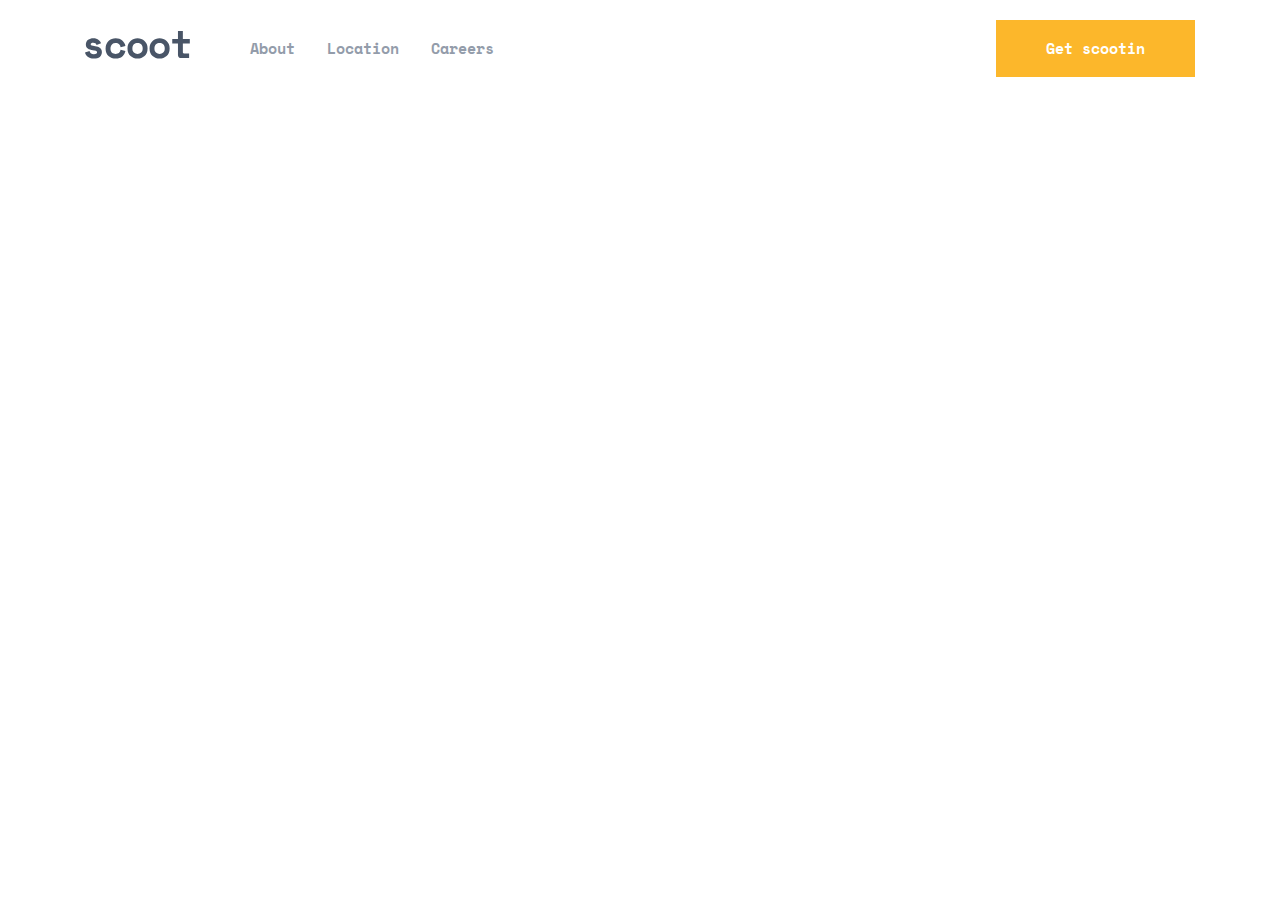
==== index.html @ 9f8ac9d4 "initial commit" ====
<!DOCTYPE html>
<html lang="en">
<head>
    <meta charset="UTF-8">
    <meta http-equiv="X-UA-Compatible" content="IE=edge">
    <meta name="viewport" content="width=device-width, initial-scale=1.0">
    <title>Scoot</title>
    <!-- CSS LINKS  -->
    <link rel="stylesheet" href="css/normalize.min.css">
    <link rel="stylesheet" href="css/styles.css">

    <!--FAVICON-->

    <link rel="shortcut icon" href="assets/favicon-32x32.png" type="image/x-icon">
</head>
<body>
    <header class="site-header">
        <div class="container site-header__container">
            <div class="wrapper wrapper-icons">
                <button class="toggle"></button>
                <a class="logo-img" href="#"><img class="logo" src="assets/logo.svg" alt="Site Logo" width="105" height="28"></a>
            </div>

            <div class="wrapper wrapper-nav">
                <ul class="nav-list">
                    <li class="nav-item">
                        <a href="#" class="nav-link">About</a>
                    </li>
                    <li class="nav-item">
                        <a href="#" class="nav-link">Location</a>
                    </li>
                    <li class="nav-item">
                        <a href="#" class="nav-link">Careers</a>
                    </li>
                </ul>

                <a href="#" class="button">Get scootin</a>
            </div>
        </div>
    </header>

    <script src="js/scripts.js"></script>
</body>
</html>
---- css/styles.css ----
:root{
  --background: #495567;
  --bg-color:#333A44;
  --text-color:#939caa;

  --space-mono: "Space Mono", "Arial", sans-serif;
  --lexend-deca: "Lexend Deca", "Arial", sans-serif;
}

/*WEB FONTS RELATED*/
@font-face {
  font-family: "Space Mono";
  font-style: normal;
  font-weight: 400;
  src:url("../fonts/space-mono-v6-latin-regular.woff2") format("woff2"), 
      url("../fonts/space-mono-v6-latin-regular.woff") format("woff");  
}
/* space-mono-700 - latin */
@font-face {
  font-family: "Space Mono";
  font-style: normal;
  font-weight: 700;
  src:url("../fonts/space-mono-v6-latin-700.woff2") format("woff2"), 
      url("../fonts/space-mono-v6-latin-700.woff") format("woff");  
}

/* lexend-deca-regular - latin */
@font-face {
  font-family: "Lexend Deca";
  font-style: normal;
  font-weight: 400;
  src:url("../fonts/lexend-deca-v7-latin-regular.woff2") format("woff2"), 
      url("../fonts/lexend-deca-v7-latin-regular.woff") format("woff");  
}
/*GLOBAL STYLES*/
html {
  -webkit-box-sizing: border-box;
          box-sizing: border-box;
}

*,
*::before,
*::after {
  -webkit-box-sizing: inherit;
          box-sizing: inherit;
}

body {
  display: flex;
  flex-direction: column;
  height: 100vh;
  font-family: var(--lexend-deca);
  font-weight: normal;
  font-size: 15px;
  line-height: 25px;
  background-color: #fff;
  color: var(--text-color);
}

/* Heading Styles  */

h1,h2,h3,h4{
  font-family: var(--space-mono);
  font-style: normal;
  font-weight: bold;
  color: var(--background);
}
h1{
  font-size: 56px;
  line-height: 56px;
  letter-spacing: -2.5px;
}
h2{
  font-size: 48px;
  line-height: 48px;
  letter-spacing: -2.14286px;
}
h3{
  font-size: 40px;
  line-height: 48px;
  letter-spacing: -1.78571px;
}
h4{
  font-size: 24px;
  line-height: 28px;
  letter-spacing: -1.07143px;
}

a{
  text-decoration: none;
  font-family: var(--space-mono);
  font-style: normal;
  font-weight: bold;
  white-space: nowrap;
}
/* Button Styles  */

.button{
  text-decoration: none;
  padding: 14px 48px;
  background-color: #FCB72B;
  color: #fff;
  border: 2px solid #FCB72B;
  transition: background-color 0.3s ease;
}

.button:hover{
  background-color: transparent;
  color: #FCB72B;
}
.button:active{
  opacity: 0.7;
}

/* CONTAINER  STYLE*/
.container{
  max-width: 1160px;
  padding-left: 25px;
  padding-right: 25px;
  margin-left: auto;
  margin-right: auto;
}
/*=====================================================================================================
                                        HEADER
=====================================================================================================*/
.site-header{
  position: relative;
  padding-top: 20px;
  padding-bottom: 20px;
  background-color: #fff;
}
.site-header__container{
  display: flex;
  align-items: center;
}

/* WRAPPER */
.toggle{
  width: 20px;
  height: 16px;
  background: url("../assets/icons/toggle-on.svg") no-repeat center center;
  background-size: contain;
  border: none;
  cursor: pointer;
  display: none;
}
.wrapper{
  display: flex;
  align-items: center;
  justify-content: space-between;
}
.wrapper-icons{
  margin-right: 60px;
}
.wrapper-nav{
  flex-grow: 1;
}

.nav-list{
  padding: 0;
  list-style-type: none;
  display: flex;
  align-items: center;
  margin-right: 32px;
}
.nav-item:not(:last-child){
  margin-right: 32px;
}

.nav-link{
  color: var(--text-color);
}

.nav-link:hover{
  color: #FCB72B;
}
.nav-link:active{
  opacity: 0.7;
}
/*=====================================================================================================
                                        MAIN
=====================================================================================================*/

/*=====================================================================================================
                                        FOOTER
=====================================================================================================*/

/*=====================================================================================================
                                        RESPONSIVE(TABLET)
=====================================================================================================*/
@media only screen and (max-width:750px){
  .toggle{
    display: block;
  }
  .wrapper-icons{
    flex-basis: 50%;
  }
  .wrapper-icons .logo-img{
    transform: translateX(50%);
  }
  .wrapper-nav{
    position: fixed;
    flex-direction: column;
    align-items: flex-start;
    padding: 64px 32px 25px;
    background-color: var(--bg-color);
    top: 75px;
    left: -100%;
    width: 75%;
    height: calc(100% - 75px);
    transition: left 0.5s ease;
  }
  
  .wrapper-nav-shown{
    left: 0;
  }
  .toggle-off{
    background: url("../assets/icons/toggle-off.svg") no-repeat center center;
  }
  .nav-list{
    flex-direction: column;
    align-items: flex-start;
  }
  .nav-item:not(:last-child){
    margin-right: 0;
    margin-bottom: 25px;
  }
  .nav-link{
    color: #fff;
  }
}
/*=====================================================================================================
                                        RESPONSIVE(MOBILE)
=====================================================================================================*/
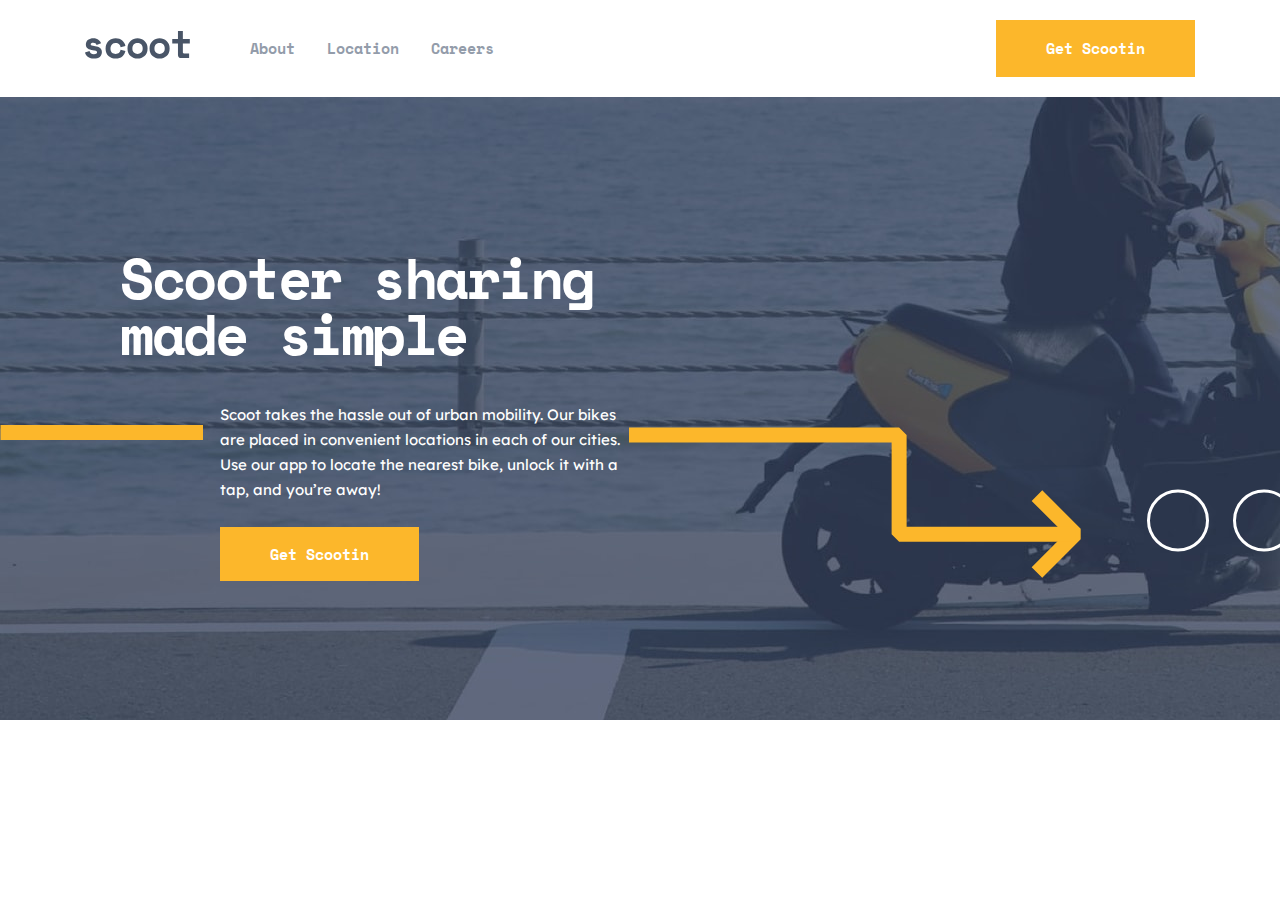
==== commit 6de355ad: "site-main header" ====
--- a/index.html
+++ b/index.html
@@ -14,6 +14,8 @@
     <link rel="shortcut icon" href="assets/favicon-32x32.png" type="image/x-icon">
 </head>
 <body>
+
+    <!-- HEADER  -->
     <header class="site-header">
         <div class="container site-header__container">
             <div class="wrapper wrapper-icons">
@@ -39,6 +41,19 @@
         </div>
     </header>
 
+
+    <!-- MAIN  -->
+    <main class="site-main">
+        <header class="main__header">
+            <div class="main__header-info">
+                <h1 class="main__header-caption">Scooter sharing made simple</h1>
+                <div class="main__header-text">
+                    <p>Scoot takes the hassle out of urban mobility. Our bikes are placed in convenient locations in each of our cities. Use our app to locate the nearest bike, unlock it with a tap, and you’re away!</p>
+                    <a class="button" href="#">Get scootin</a>
+                </div>
+            </div>
+        </header>
+    </main>
     <script src="js/scripts.js"></script>
 </body>
 </html>--- a/css/styles.css
+++ b/css/styles.css
@@ -60,6 +60,7 @@
 /* Heading Styles  */
 
 h1,h2,h3,h4{
+  margin-top: 0;
   font-family: var(--space-mono);
   font-style: normal;
   font-weight: bold;
@@ -98,6 +99,7 @@
 .button{
   text-decoration: none;
   padding: 14px 48px;
+  text-transform: capitalize;
   background-color: #FCB72B;
   color: #fff;
   border: 2px solid #FCB72B;
@@ -180,7 +182,35 @@
 /*=====================================================================================================
                                         MAIN
 =====================================================================================================*/
-
+.site-main{
+  width: 1351px;
+  margin-right: auto;
+  margin-left: auto;
+}
+/* MAIN HEADER  */
+.main__header{
+  padding: 153px 120px;
+  background:url("../assets/patterns/white-circles.svg") no-repeat calc(100% + 30px) 70%,
+  url("../assets/patterns/right-arrow.svg") no-repeat 70% 70%,
+  url("../assets/patterns/line.svg") no-repeat 0% 54%,  
+  url("../assets/images/home-hero-desktop.jpg") no-repeat;
+}
+.main__header-info{
+  max-width: 500px;
+  color: #fff;
+}
+.main__header-caption{
+  color: #fff;
+  margin-bottom: 40px;
+}
+.main__header-text{
+  max-width: 400px;
+  margin-left: auto;
+}
+.main__header-text p{
+  margin-top: 0;
+  margin-bottom: 40px;
+}
 /*=====================================================================================================
                                         FOOTER
 =====================================================================================================*/
@@ -189,6 +219,8 @@
                                         RESPONSIVE(TABLET)
 =====================================================================================================*/
 @media only screen and (max-width:750px){
+
+  /* HEADER  */
   .toggle{
     display: block;
   }
@@ -200,6 +232,7 @@
   }
   .wrapper-nav{
     position: fixed;
+    z-index: 999;
     flex-direction: column;
     align-items: flex-start;
     padding: 64px 32px 25px;
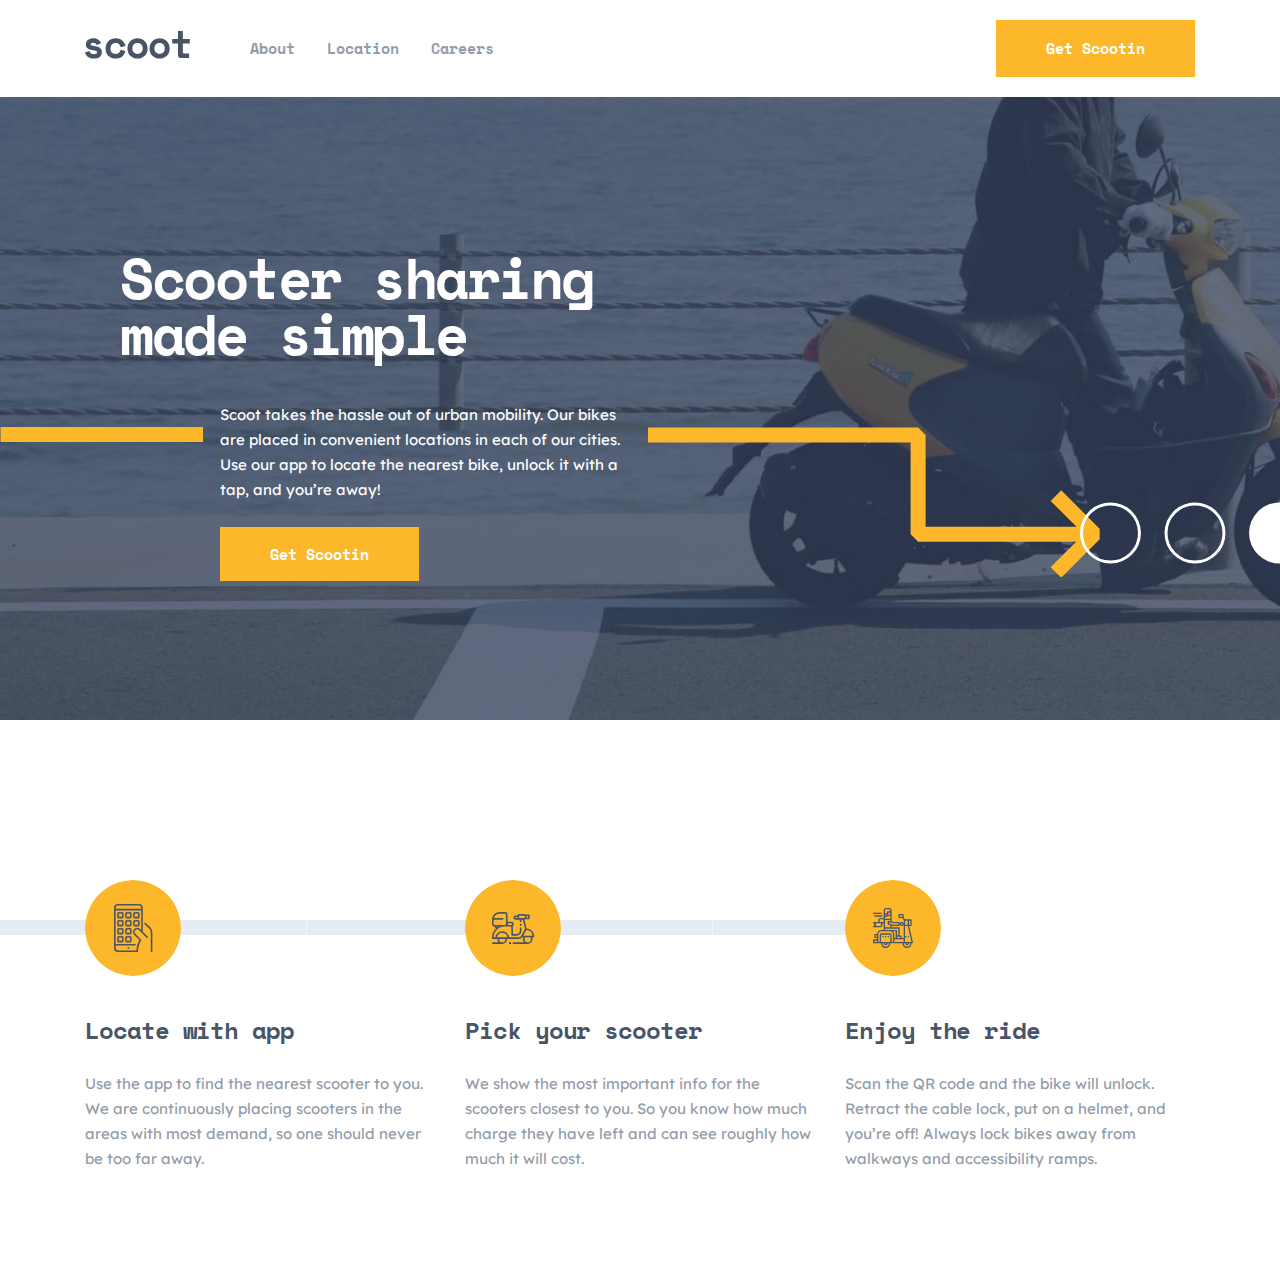
==== commit e2bd0354: "index main WIP" ====
--- a/index.html
+++ b/index.html
@@ -46,13 +46,32 @@
     <main class="site-main">
         <header class="main__header">
             <div class="main__header-info">
-                <h1 class="main__header-caption">Scooter sharing made simple</h1>
+                <h1 class="main__header-caption">Scooter sharing <br> made simple</h1>
                 <div class="main__header-text">
                     <p>Scoot takes the hassle out of urban mobility. Our bikes are placed in convenient locations in each of our cities. Use our app to locate the nearest bike, unlock it with a tap, and you’re away!</p>
                     <a class="button" href="#">Get scootin</a>
                 </div>
             </div>
         </header>
+
+        <section class="advantage">
+            <div class="advantage-container container">
+                <div class="advantage-container__text advantage-container__text-locate">
+                    <h4>Locate with app</h4>
+                    <p>Use the app to find the nearest scooter to you. We are continuously placing scooters in the areas with most demand, so one should never be too far away. </p>
+                </div>
+
+                <div class="advantage-container__text advantage-container__text-scooter">
+                    <h4>Pick your scooter</h4>
+                    <p>We show the most important info for the scooters closest to you. So you know how much charge they have left and can see roughly how much it will cost.</p>
+                </div>
+
+                <div class="advantage-container__text advantage-container__text-ride">
+                    <h4>Enjoy the ride</h4>
+                    <p>Scan the QR code and the bike will unlock. Retract the cable lock, put on a helmet, and you’re off! Always lock bikes away from walkways and accessibility ramps.</p>
+                </div>
+            </div>
+        </section>
     </main>
     <script src="js/scripts.js"></script>
 </body>
--- a/css/styles.css
+++ b/css/styles.css
@@ -183,33 +183,110 @@
                                         MAIN
 =====================================================================================================*/
 .site-main{
-  width: 1351px;
-  margin-right: auto;
-  margin-left: auto;
+  flex-grow: 1;
 }
 /* MAIN HEADER  */
 .main__header{
+  position: relative;
   padding: 153px 120px;
-  background:url("../assets/patterns/white-circles.svg") no-repeat calc(100% + 30px) 70%,
-  url("../assets/patterns/right-arrow.svg") no-repeat 70% 70%,
-  url("../assets/patterns/line.svg") no-repeat 0% 54%,  
-  url("../assets/images/home-hero-desktop.jpg") no-repeat;
+  background: url("../assets/images/home-hero-desktop.jpg") no-repeat;
+  background-size: cover;
+}
+.main__header::before{
+  position: absolute;
+  content: "";
+  width: 1100px;
+  height: 150px;
+  top: 53%;
+  left: 0%;
+  background: url("../assets/patterns/right-arrow.svg") no-repeat 100% 0%,
+  url("../assets/patterns/line.svg") no-repeat 0% 0%;
+}
+.main__header::after{
+  position: absolute;
+  content: "";
+  width: 234px;
+  height: 62px;
+  top: 65%;
+  right: 0%;
+  background: url("../assets/patterns/white-circles.svg") no-repeat calc(100% + 30px) center;
+  background-size: contain;
 }
 .main__header-info{
-  max-width: 500px;
+  max-width: 1135px;
+  margin-left: auto;
+  margin-right: auto;
+}
+.main__header .main__header-caption{
   color: #fff;
-}
-.main__header-caption{
-  color: #fff;
-  margin-bottom: 40px;
-}
-.main__header-text{
-  max-width: 400px;
-  margin-left: auto;
-}
-.main__header-text p{
   margin-top: 0;
   margin-bottom: 40px;
+}
+.main__header-text{
+  position: relative;
+  left: 100px;
+  max-width: 400px;
+}
+.main__header-text p{
+  color: #fff;
+  margin-top: 0;
+  margin-bottom: 40px;
+}
+ /* advantage  */
+.advantage{
+  padding-top: 160px;
+  padding-bottom: 100px;
+}
+.advantage-container{
+  position: relative;
+  display: flex;
+}
+.advantage-container::before{
+  content: "";
+  position: absolute;
+  left: -10rem;
+  top: 40px;
+  z-index: -1;
+  width: 975px;
+  height: 15px;
+  background: url("../assets/patterns/line-gray.svg") repeat-x;
+  background-size: contain;
+}
+.advantage-container__text{
+  max-width: 350px;
+}
+.advantage-container__text::before{
+  content: "";
+  width: 96px;
+  height: 96px;
+  display: block;
+  background-color: #FCB72B;
+  border-radius: 100%;
+  margin-bottom: 40px;
+}
+.advantage-container__text-locate::before{
+  background: url("../assets/icons/locate.svg") no-repeat center center;
+}
+
+.advantage-container__text-scooter::before{
+  background: url("../assets/icons/scooter.svg") no-repeat center center;
+}
+
+.advantage-container__text-ride::before{
+  background: url("../assets/icons/ride.svg") no-repeat center center;
+}
+
+.advantage-container__text:not(:last-child){
+  margin-right: 30px;
+}
+.advantage-container__text h4{
+  margin-top: 0;
+  margin-bottom: 27px;
+}
+.advantage-container__text p{
+  font-family: var(--lexend-deca);
+  margin-top: 0;
+  margin-bottom: 0;
 }
 /*=====================================================================================================
                                         FOOTER
@@ -218,9 +295,60 @@
 /*=====================================================================================================
                                         RESPONSIVE(TABLET)
 =====================================================================================================*/
+@media only screen and (max-width:1115px){
+  /* MAIN HEADER  */
+.main__header{
+  position: relative;
+  padding: 140px 100px 220px;
+  background: url("../assets/images/home-hero-tablet.jpg") no-repeat;
+  background-size: cover;
+}
+.main__header::before{
+  position: absolute;
+  content: "";
+  width: 450px;
+  height: 150px;
+  top: 75%;
+  left: 0%;
+  background: url("../assets/patterns/right-arrow.svg") no-repeat 100% 0%;
+}
+.main__header::after{
+  position: absolute;
+  content: "";
+  width: 234px;
+  height: 62px;
+  top: 85%;
+  right: 0%;
+  background: url("../assets/patterns/white-circles.svg") no-repeat calc(100% + 30px) center;
+  background-size: contain;
+}
+.main__header-info{
+  max-width: 1135px;
+  margin-left: auto;
+  margin-right: auto;
+  text-align: center;
+}
+
+.main__header-text{
+  position: relative;
+  left: 0px;
+  max-width: 575px;
+  margin: 0 auto;
+}
+
+}
 @media only screen and (max-width:750px){
 
   /* HEADER  */
+  .site-header__container{
+    position: fixed;
+    top: 0;
+    left: 0;
+    width: 100%;
+    padding: 20px 25px;
+    z-index: 9999;
+    background: #fff;
+  }
   .toggle{
     display: block;
   }
@@ -261,6 +389,33 @@
   .nav-link{
     color: #fff;
   }
+
+    /* MAIN HEADER  */
+  .main__header{
+    position: relative;
+    padding: 115px 32px 180px;
+    background: url("../assets/images/home-hero-mobile.jpg") no-repeat;
+    background-size: cover;
+  }
+  .main__header::before{
+    position: absolute;
+    content: "";
+    width: 450px;
+    height: 150px;
+    top: 70%;
+    left: -300px;
+    background: url("../assets/patterns/right-arrow.svg") no-repeat 100% 0%;
+  }
+  .main__header::after{
+    content: "";  
+    background: none;
+  }
+  .main__header-caption{
+    font-size: 40px;
+  line-height: 40px;
+  letter-spacing: -1.78571px;
+  }
+
 }
 /*=====================================================================================================
                                         RESPONSIVE(MOBILE)
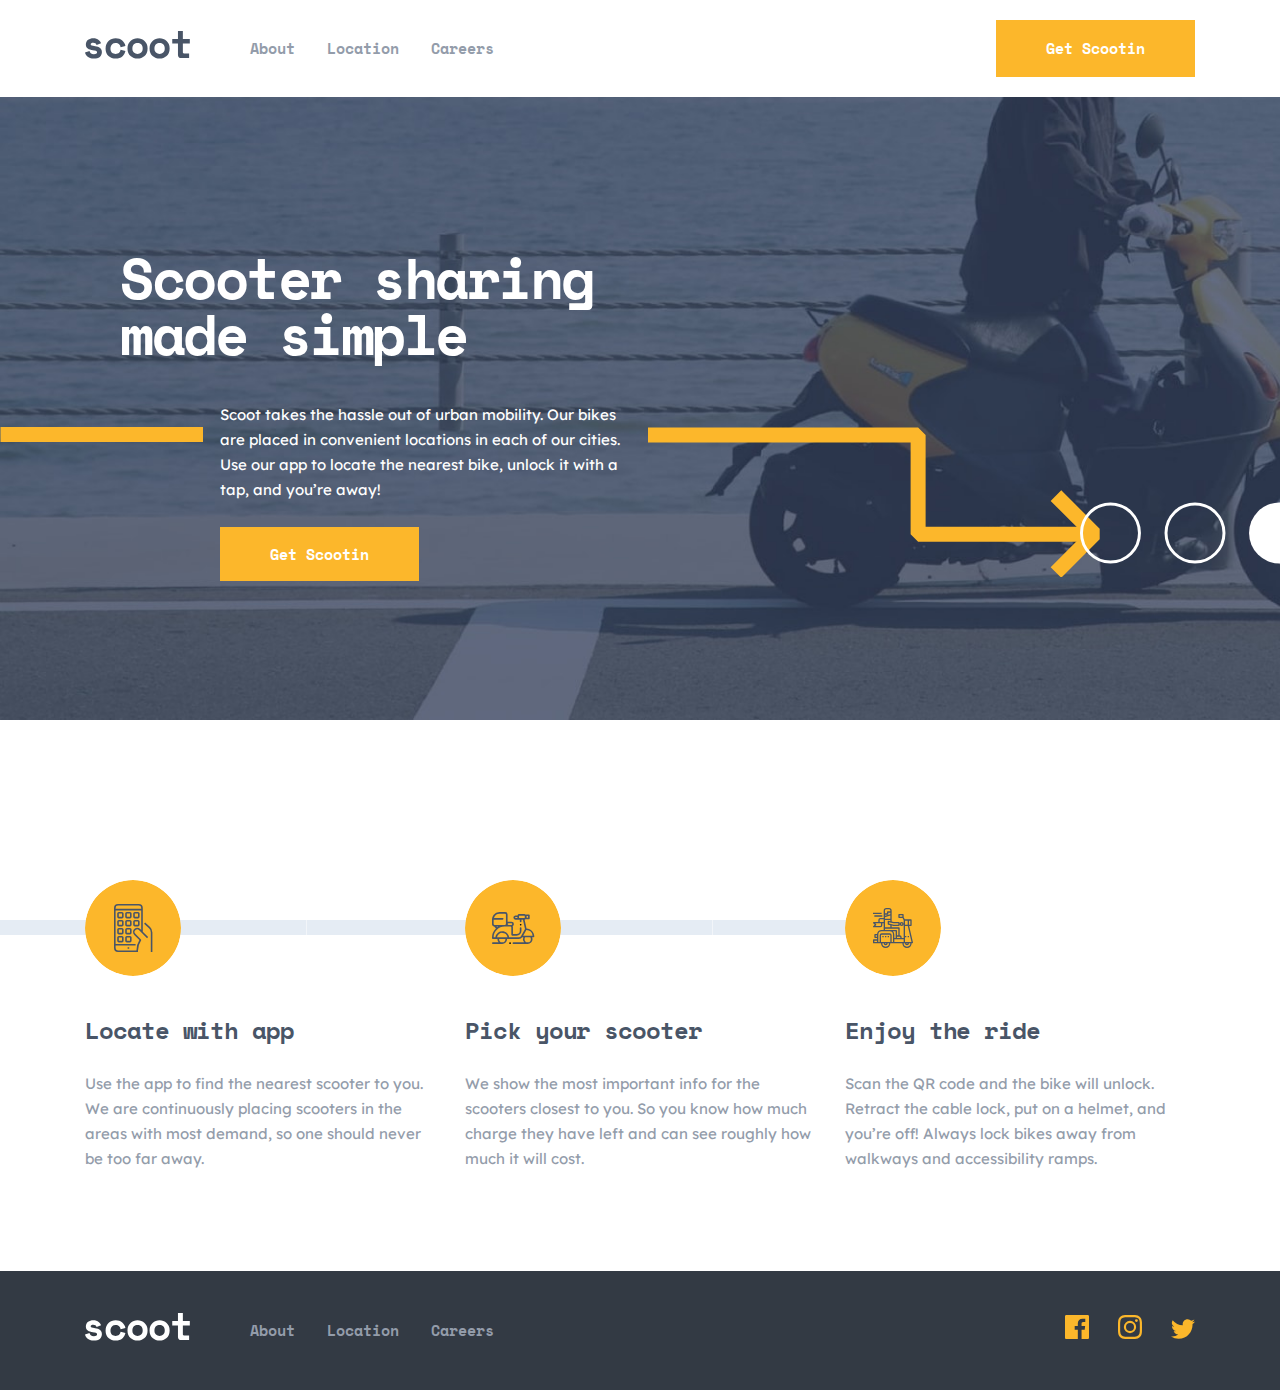
==== commit 5d92c24e: "footer and html files" ====
--- a/index.html
+++ b/index.html
@@ -26,13 +26,13 @@
             <div class="wrapper wrapper-nav">
                 <ul class="nav-list">
                     <li class="nav-item">
-                        <a href="#" class="nav-link">About</a>
+                        <a href="about.html" class="nav-link">About</a>
                     </li>
                     <li class="nav-item">
-                        <a href="#" class="nav-link">Location</a>
+                        <a href="location.html" class="nav-link">Location</a>
                     </li>
                     <li class="nav-item">
-                        <a href="#" class="nav-link">Careers</a>
+                        <a href="careers.html" class="nav-link">Careers</a>
                     </li>
                 </ul>
 
@@ -72,7 +72,43 @@
                 </div>
             </div>
         </section>
+
+        
     </main>
+
+    <footer class="site-footer">
+        <div class="footer-scoot">
+
+        </div>
+
+        <div class="footer-nav">
+            <div class="container site-footer__container">
+                <div class="wrapper wrapper-icons">
+                    <a class="logo-img" href="#"><img class="logo" src="assets/logo-white.svg" alt="Site Logo" width="105" height="28"></a>
+                </div>
+    
+                <div class="wrapper wrapper-nav">
+                    <ul class="nav-list">
+                        <li class="nav-item">
+                            <a href="about.html" class="nav-link">About</a>
+                        </li>
+                        <li class="nav-item">
+                            <a href="location.html" class="nav-link">Location</a>
+                        </li>
+                        <li class="nav-item">
+                            <a href="careers.html" class="nav-link">Careers</a>
+                        </li>
+                    </ul>
+    
+                    <div class="socials">
+                        <a class="social-icon" href="http://facebook.com"><img src="assets/icons/facebook.svg" alt="Facebook"></a>
+                        <a class="social-icon" href="http://instagram.com"><img src="assets/icons/instagram.svg" alt="Instagram"></a>
+                        <a class="social-icon" href="http://twitter.com"><img src="assets/icons/twitter.svg" alt="Twitter"></a>
+                    </div>
+                </div>
+            </div>
+        </div>
+    </footer>
     <script src="js/scripts.js"></script>
 </body>
 </html>--- a/css/styles.css
+++ b/css/styles.css
@@ -232,7 +232,7 @@
   margin-top: 0;
   margin-bottom: 40px;
 }
- /* advantage  */
+ /* ADVANTAGES  */
 .advantage{
   padding-top: 160px;
   padding-bottom: 100px;
@@ -288,10 +288,25 @@
   margin-top: 0;
   margin-bottom: 0;
 }
+
+/* MAIN INFO  */
+
+
 /*=====================================================================================================
                                         FOOTER
 =====================================================================================================*/
-
+.footer-nav{
+  background-color: var(--bg-color);
+}
+.site-footer__container{
+  display: flex;
+  align-items: center;
+  padding: 32px 25px;
+}
+
+.social-icon:not(:last-child){
+  margin-right: 25px;
+}
 /*=====================================================================================================
                                         RESPONSIVE(TABLET)
 =====================================================================================================*/
@@ -335,8 +350,30 @@
   max-width: 575px;
   margin: 0 auto;
 }
-
-}
+ /* MAIN ADVANTAGES  */
+.advantage-container{
+  flex-direction: column;
+}
+.advantage-container::before{
+  left: -25.5rem;
+  top: -50px;
+  transform: rotate(90deg);
+}
+.advantage-container__text{
+  max-width: 750px;
+}
+.advantage-container__text:not(:last-child){
+  margin-right: 0;
+  margin-bottom: 40px;
+}
+.advantage-container__text::before{
+  float: left;
+  margin-right: 80px;
+}
+
+}
+
+
 @media only screen and (max-width:750px){
 
   /* HEADER  */
@@ -349,16 +386,16 @@
     z-index: 9999;
     background: #fff;
   }
-  .toggle{
+  .site-header .toggle{
     display: block;
   }
-  .wrapper-icons{
+  .site-header .wrapper-icons{
     flex-basis: 50%;
   }
-  .wrapper-icons .logo-img{
+  .site-header .wrapper-icons .logo-img{
     transform: translateX(50%);
   }
-  .wrapper-nav{
+  .site-header .wrapper-nav{
     position: fixed;
     z-index: 999;
     flex-direction: column;
@@ -372,21 +409,21 @@
     transition: left 0.5s ease;
   }
   
-  .wrapper-nav-shown{
+  .site-header .wrapper-nav-shown{
     left: 0;
   }
-  .toggle-off{
+  .site-header .toggle-off{
     background: url("../assets/icons/toggle-off.svg") no-repeat center center;
   }
-  .nav-list{
+  .site-header .nav-list{
     flex-direction: column;
     align-items: flex-start;
   }
-  .nav-item:not(:last-child){
+  .site-header .nav-item:not(:last-child){
     margin-right: 0;
     margin-bottom: 25px;
   }
-  .nav-link{
+  .site-header .nav-link{
     color: #fff;
   }
 
@@ -419,4 +456,45 @@
 }
 /*=====================================================================================================
                                         RESPONSIVE(MOBILE)
-=====================================================================================================*/+=====================================================================================================*/
+
+@media only screen and (max-width:650px){
+
+  /* MAIN ADVANTAGE  */
+  .advantage-container::before{
+    background: none;
+  }
+  .advantage-container__text{
+    text-align: center;
+  }
+  .advantage-container__text::before{
+    float: none;
+    margin-left: auto;
+    margin-right: auto;
+  }
+
+  /* FOOTER  */
+
+  .site-footer__container{
+    flex-direction: column;
+    align-items: center;
+    padding: 60px 0 80px;
+  }
+  .site-footer__container .wrapper-icons{
+    margin-bottom: 40px;
+    margin-right: 0;
+  }
+  .site-footer__container .wrapper-nav{
+    flex-direction: column;
+  }
+  .site-footer__container .nav-list{
+    flex-direction: column;
+    margin-right: 0;
+    margin-top: 0;
+    margin-bottom: 80px;
+  }
+  .site-footer__container .nav-item:not(:last-child){
+    margin-right: 0;
+    margin-bottom: 16px;
+  }
+}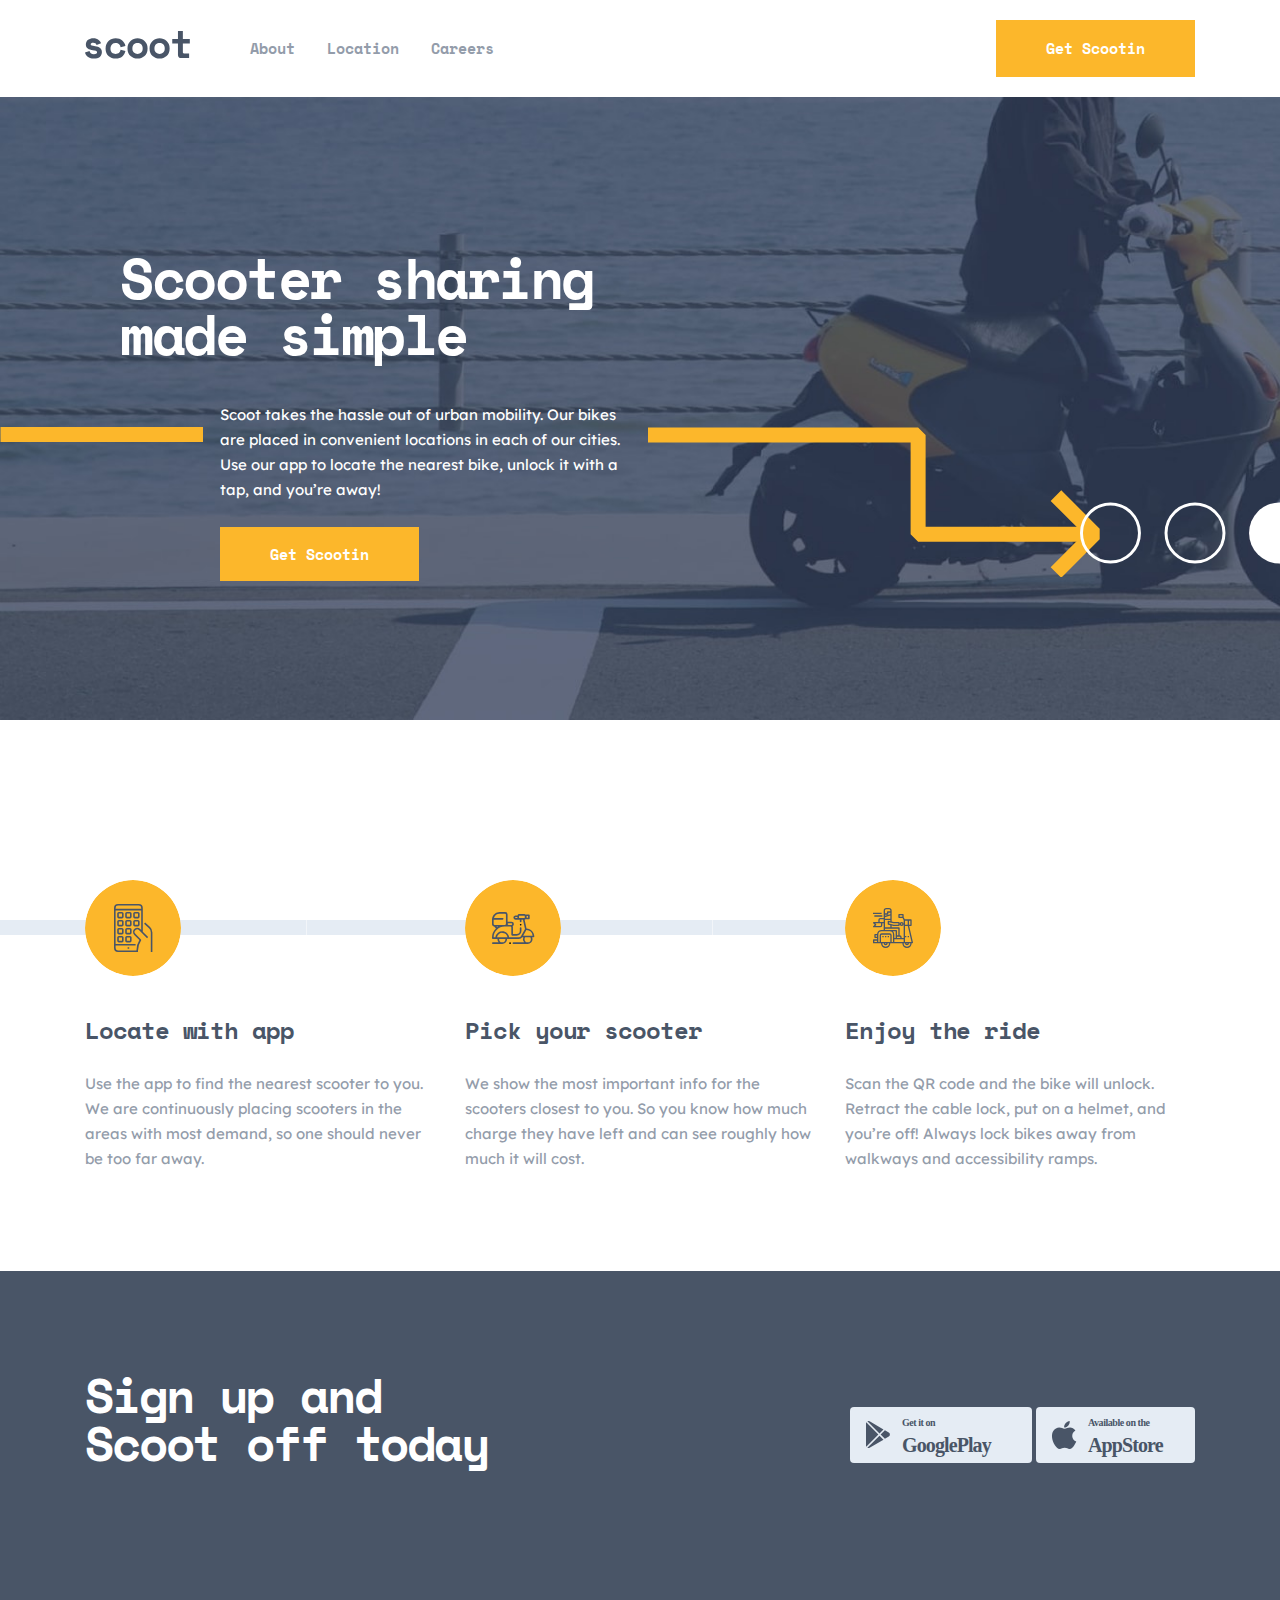
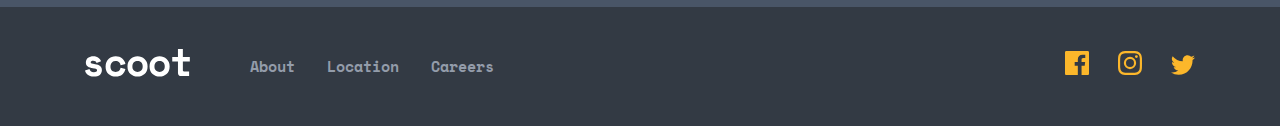
==== commit fb176133: "site footer styles" ====
--- a/index.html
+++ b/index.html
@@ -77,8 +77,14 @@
     </main>
 
     <footer class="site-footer">
-        <div class="footer-scoot">
-
+        <div class="footer-scoot container">
+            <div class="footer-scoot__text">
+                <h2>Sign up and Scoot off today</h2>
+            </div>
+            <div class="footer-scoot__download">
+                <a class="download-scoot__link" href="#"><img src="assets/icons/google-play.svg" alt="Download"></a>
+                <a class="download-scoot__link" href="#"><img src="assets/icons/app-store.svg" alt="Download"></a>
+            </div>
         </div>
 
         <div class="footer-nav">
--- a/css/styles.css
+++ b/css/styles.css
@@ -295,6 +295,22 @@
 /*=====================================================================================================
                                         FOOTER
 =====================================================================================================*/
+.site-footer{
+  background: var(--background);
+}
+.footer-scoot{
+  padding: 100px 25px;
+  display: flex;
+  justify-content: space-between;
+  align-items: center;
+}
+.footer-scoot__text{
+  max-width: 415px;
+}
+.footer-scoot h2{
+  color: #fff;
+}
+
 .footer-nav{
   background-color: var(--bg-color);
 }
@@ -307,6 +323,41 @@
 .social-icon:not(:last-child){
   margin-right: 25px;
 }
+.social-icon:hover{
+  filter: grayscale(100%);
+}
+
+/*=====================================================================================================
+                                        ABOUT
+=====================================================================================================*/
+.main-header{
+  position: relative;
+  padding: 72px 0;
+  background: url("../assets/images/about-hero-desktop.jpg") no-repeat;
+  background-size: cover;
+}
+.main-header::after{
+  position: absolute;
+  content: "";
+  width: 234px;
+  height: 62px;
+  top: 50%;
+  transform: translateY(-50%);
+  right: 0%;
+  background: url("../assets/patterns/white-circles.svg") no-repeat calc(100% + 30px) center;
+  background-size: contain;
+}
+.main-header h1{
+  color: #fff;
+  margin: 0;
+}
+/*=====================================================================================================
+                                        LOCATION
+=====================================================================================================*/
+
+/*=====================================================================================================
+                                        CAREERS
+=====================================================================================================*/
 /*=====================================================================================================
                                         RESPONSIVE(TABLET)
 =====================================================================================================*/
@@ -370,6 +421,12 @@
   float: left;
   margin-right: 80px;
 }
+
+/* ABOUT  */
+  .main-header{
+    background: url("../assets/images/about-hero-tablet.jpg") no-repeat;
+    background-size: cover;
+  }
 
 }
 
@@ -453,6 +510,11 @@
   letter-spacing: -1.78571px;
   }
 
+  /* ABOUT  */
+  .main-header{
+    background: url("../assets/images/about-hero-mobile.jpg") no-repeat;
+    background-size: cover;
+  }
 }
 /*=====================================================================================================
                                         RESPONSIVE(MOBILE)
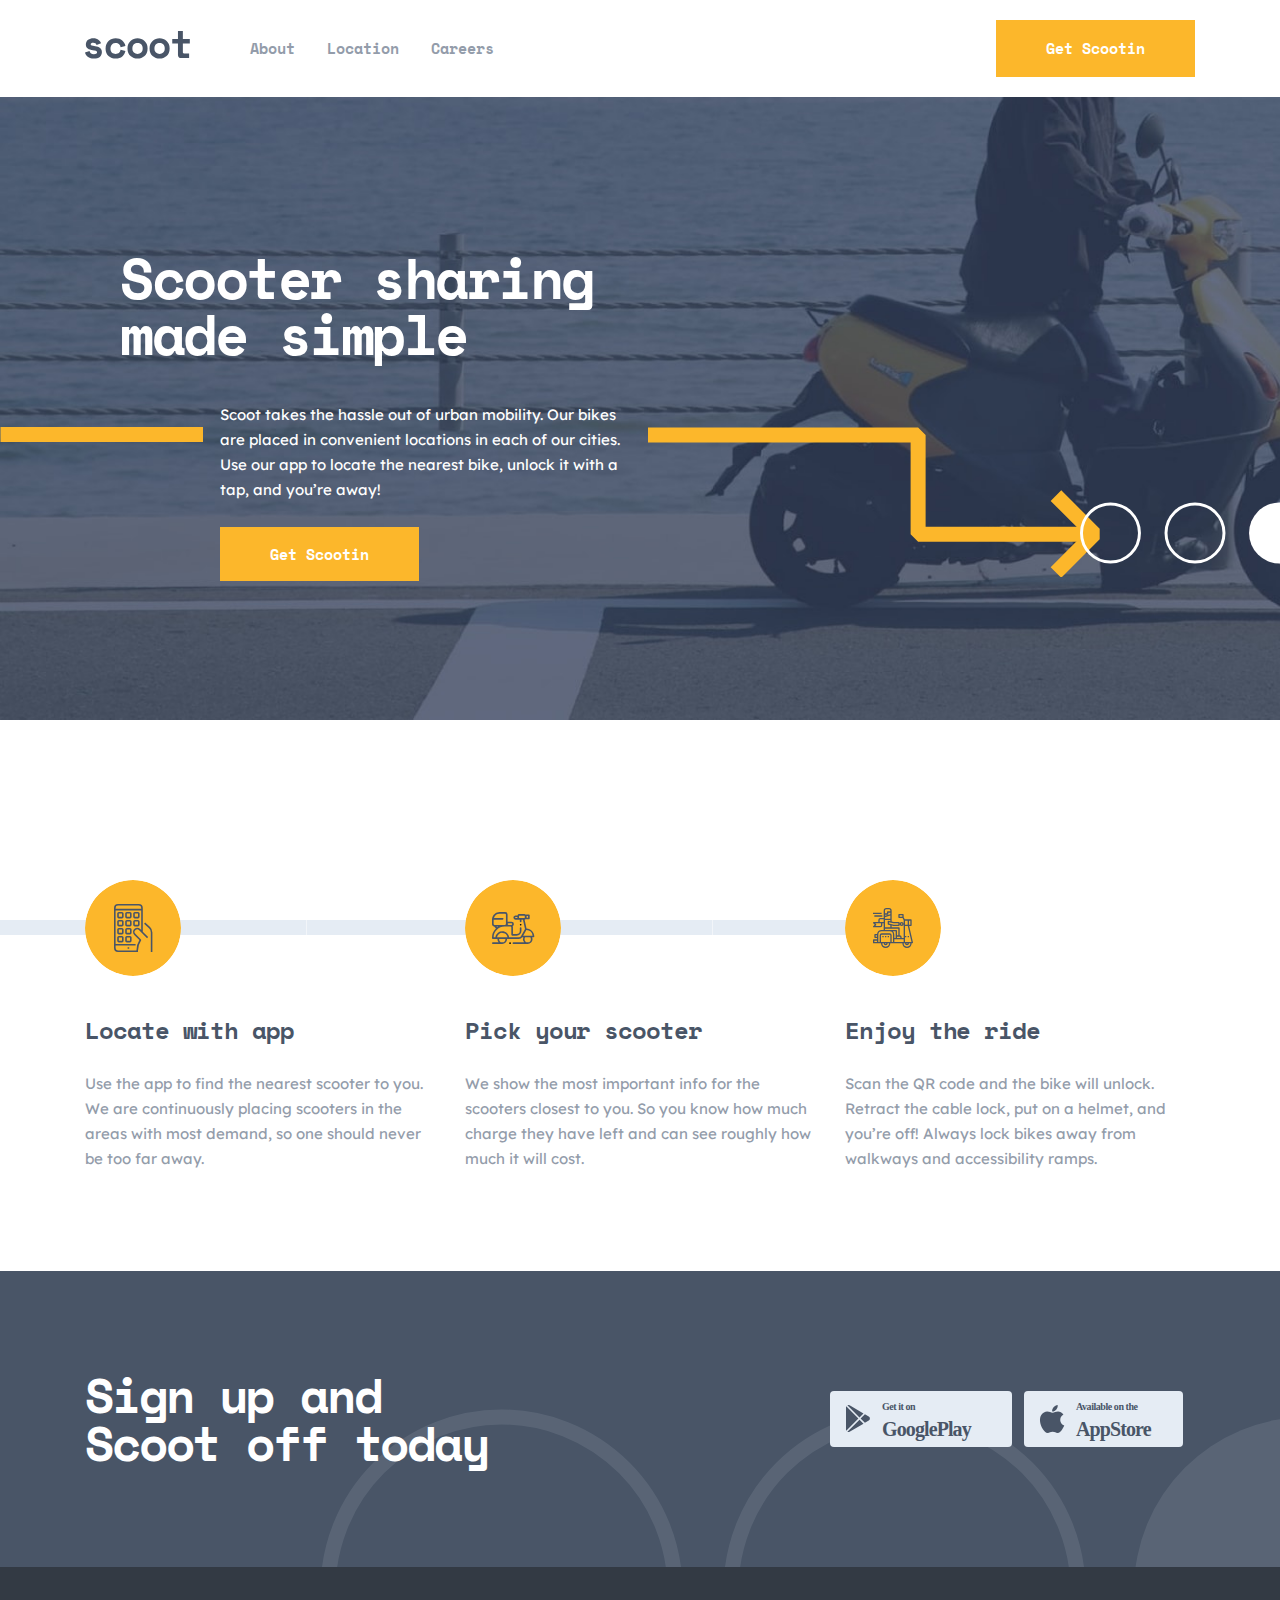
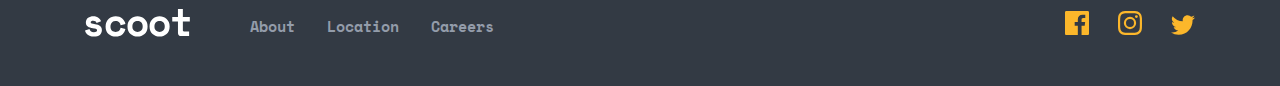
==== commit 467e8e9d: "footer re" ====
--- a/index.html
+++ b/index.html
@@ -20,7 +20,7 @@
         <div class="container site-header__container">
             <div class="wrapper wrapper-icons">
                 <button class="toggle"></button>
-                <a class="logo-img" href="#"><img class="logo" src="assets/logo.svg" alt="Site Logo" width="105" height="28"></a>
+                <a class="logo-img" href="index.html"><img class="logo" src="assets/logo.svg" alt="Site Logo" width="105" height="28"></a>
             </div>
 
             <div class="wrapper wrapper-nav">
@@ -90,7 +90,7 @@
         <div class="footer-nav">
             <div class="container site-footer__container">
                 <div class="wrapper wrapper-icons">
-                    <a class="logo-img" href="#"><img class="logo" src="assets/logo-white.svg" alt="Site Logo" width="105" height="28"></a>
+                    <a class="logo-img" href="index.html"><img class="logo" src="assets/logo-white.svg" alt="Site Logo" width="105" height="28"></a>
                 </div>
     
                 <div class="wrapper wrapper-nav">
--- a/css/styles.css
+++ b/css/styles.css
@@ -296,7 +296,8 @@
                                         FOOTER
 =====================================================================================================*/
 .site-footer{
-  background: var(--background);
+  background: var(--background) url("../assets/patterns/semi-circles.svg") no-repeat;
+  background-position: calc(100% + 200px) calc(100% - 119px);
 }
 .footer-scoot{
   padding: 100px 25px;
@@ -309,8 +310,18 @@
 }
 .footer-scoot h2{
   color: #fff;
-}
-
+  margin: 0;
+}
+.footer-scoot__download{
+  display: flex;
+  align-items: center;
+}
+.download-scoot__link{
+  margin-right: 12px;
+}
+.download-scoot__link img{
+  display: block;
+}
 .footer-nav{
   background-color: var(--bg-color);
 }
@@ -427,6 +438,14 @@
     background: url("../assets/images/about-hero-tablet.jpg") no-repeat;
     background-size: cover;
   }
+  /* FOOTER  */
+.footer-scoot{
+  flex-direction: column;
+  text-align: center;
+}
+.footer-scoot h2{
+  margin-bottom: 40px;
+}
 
 }
 
@@ -522,6 +541,11 @@
 
 @media only screen and (max-width:650px){
 
+  /* MAIN HEADER  */
+  .main-header::after{
+    background: none;
+  }
+
   /* MAIN ADVANTAGE  */
   .advantage-container::before{
     background: none;
@@ -537,6 +561,9 @@
 
   /* FOOTER  */
 
+  .site-footer{
+    background-position: calc(100% + 200px) calc(100% - 433px);
+  }
   .site-footer__container{
     flex-direction: column;
     align-items: center;
@@ -559,4 +586,10 @@
     margin-right: 0;
     margin-bottom: 16px;
   }
+  .footer-scoot__download{
+    flex-direction: column;
+  }
+  .download-scoot__link{
+    margin-bottom: 15px;
+  }
 }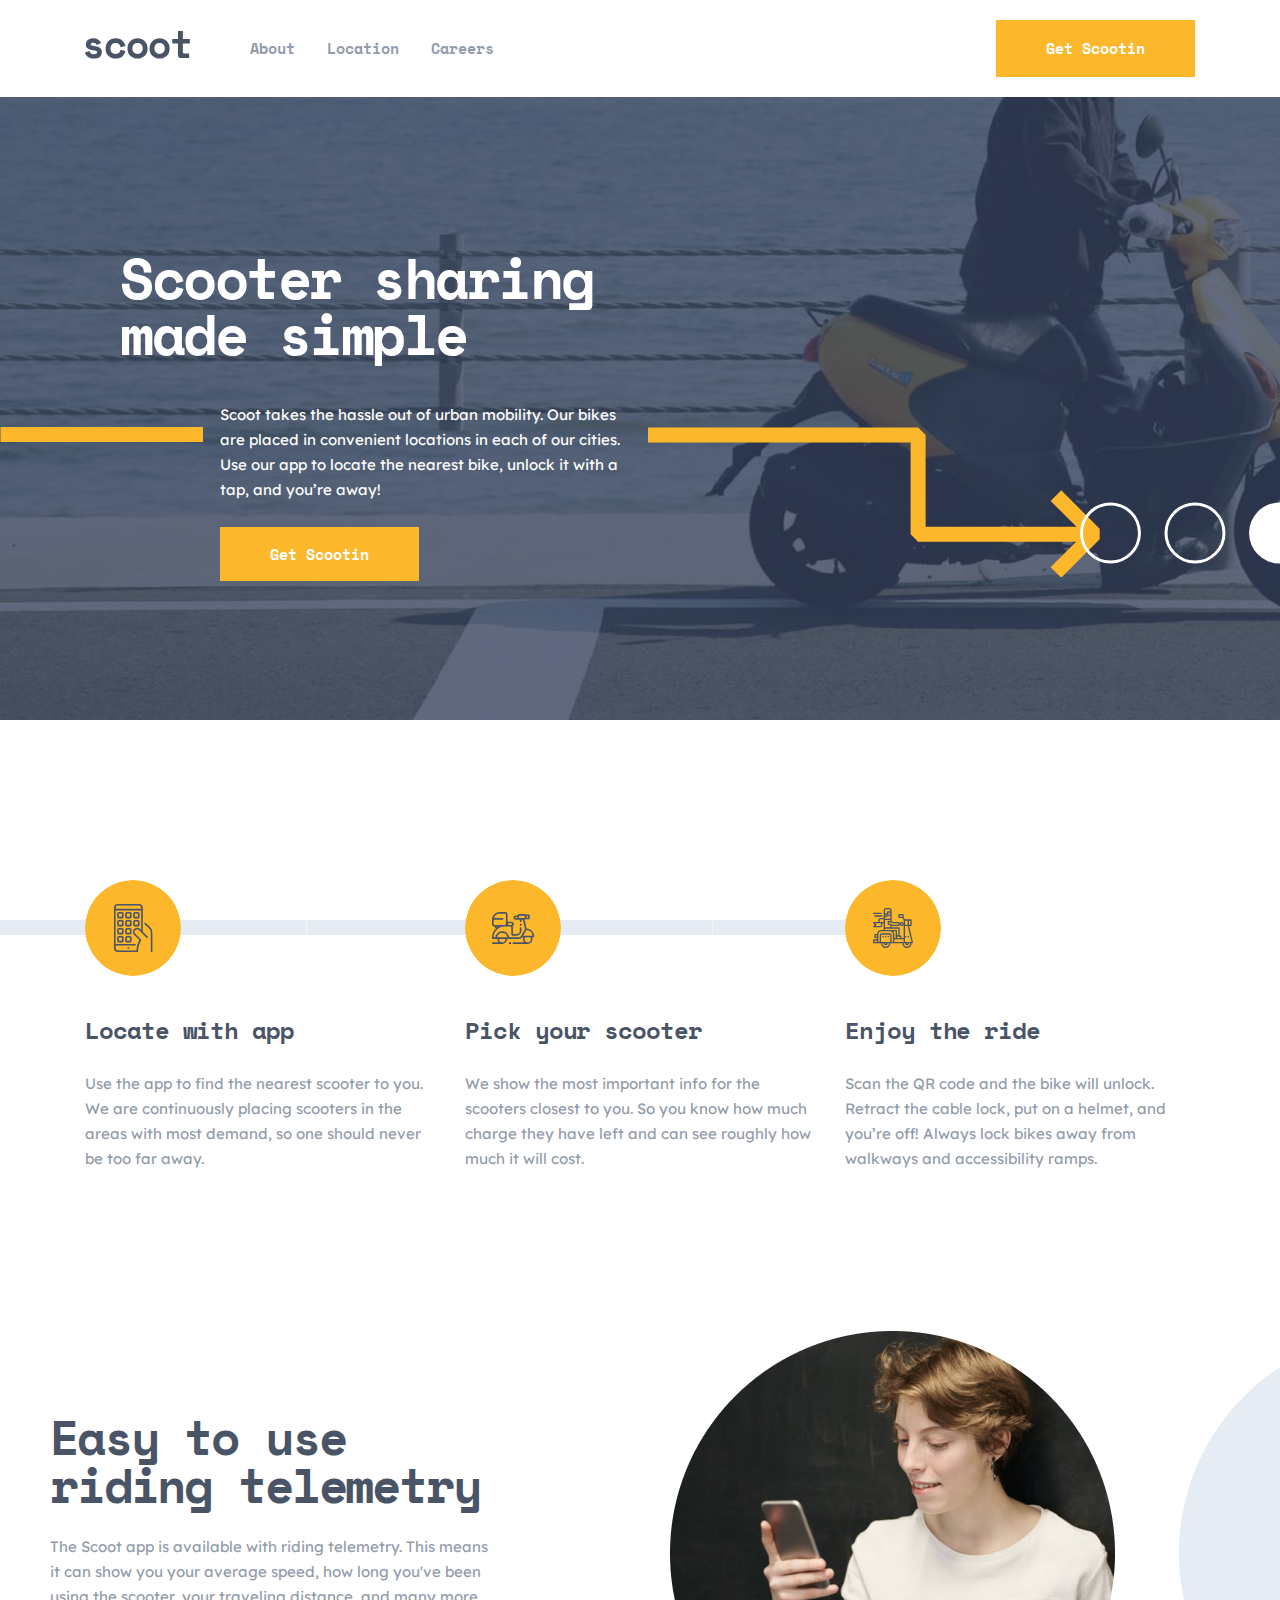
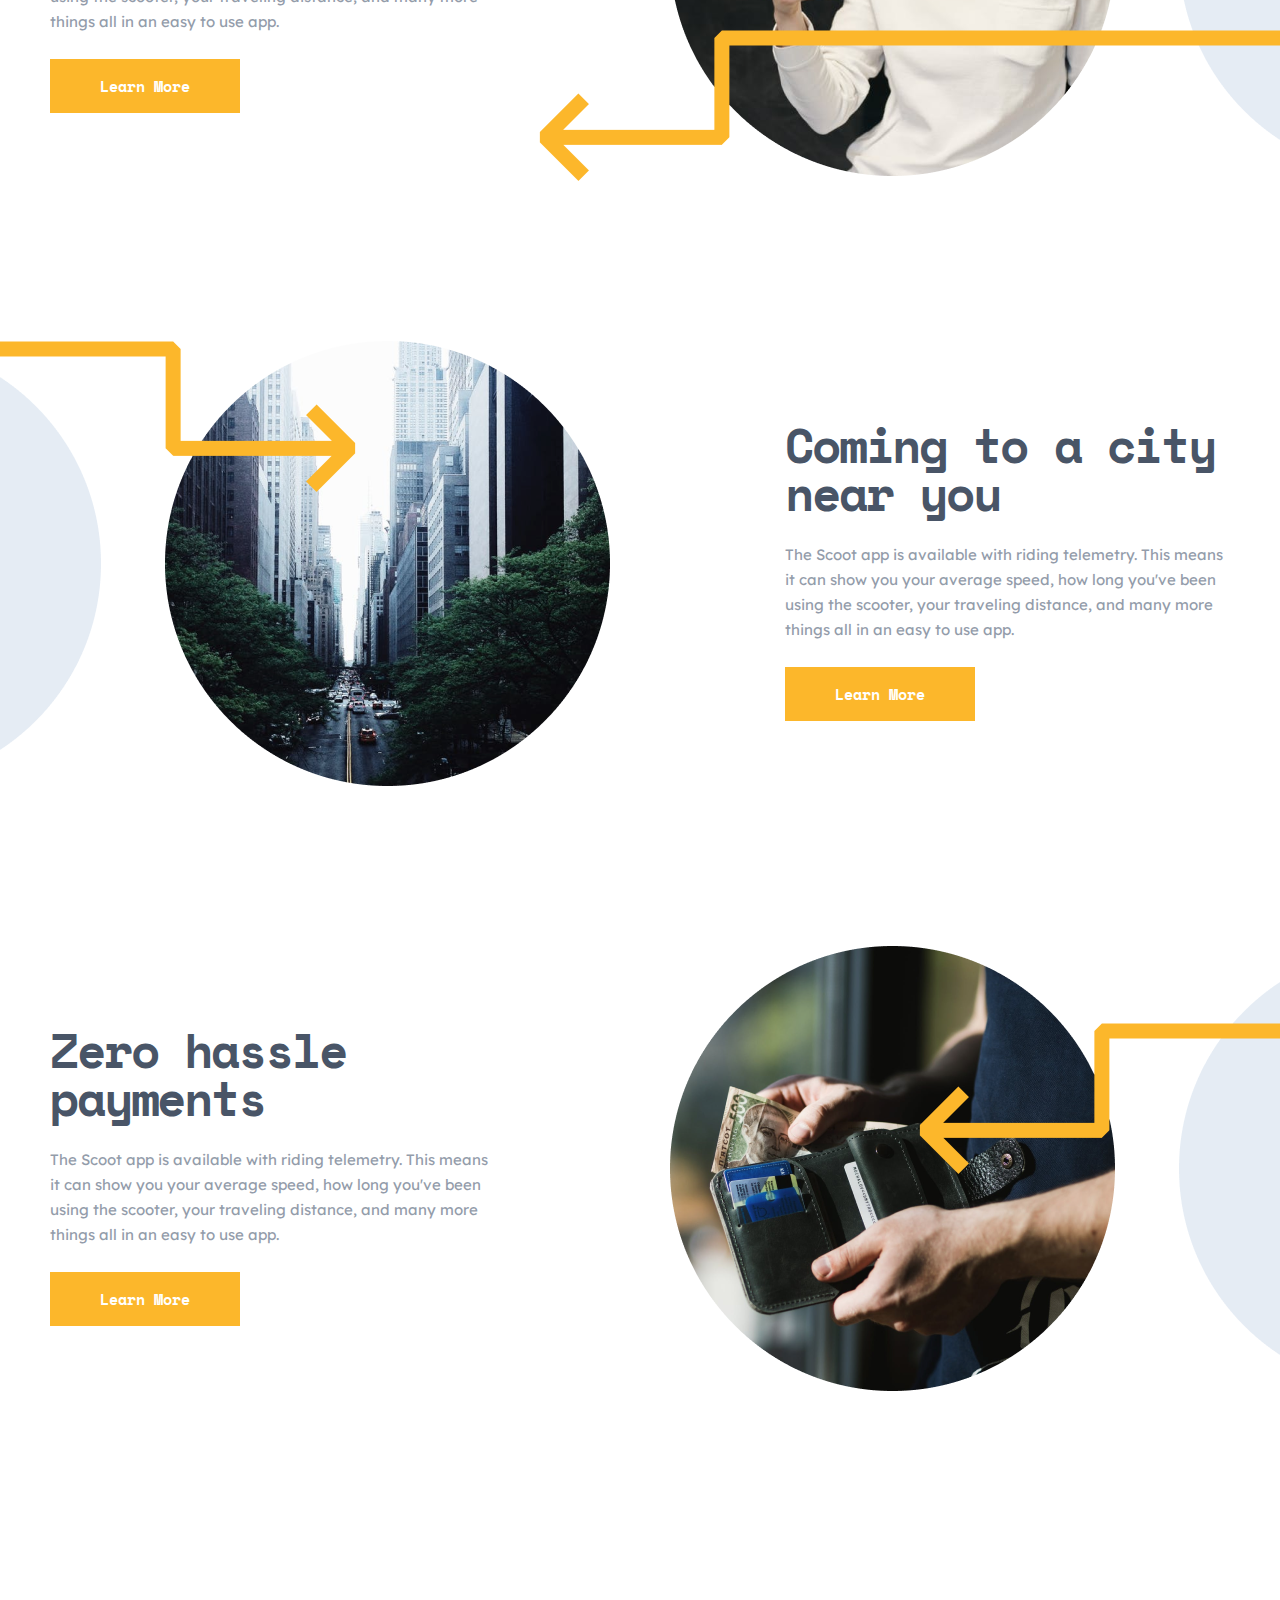
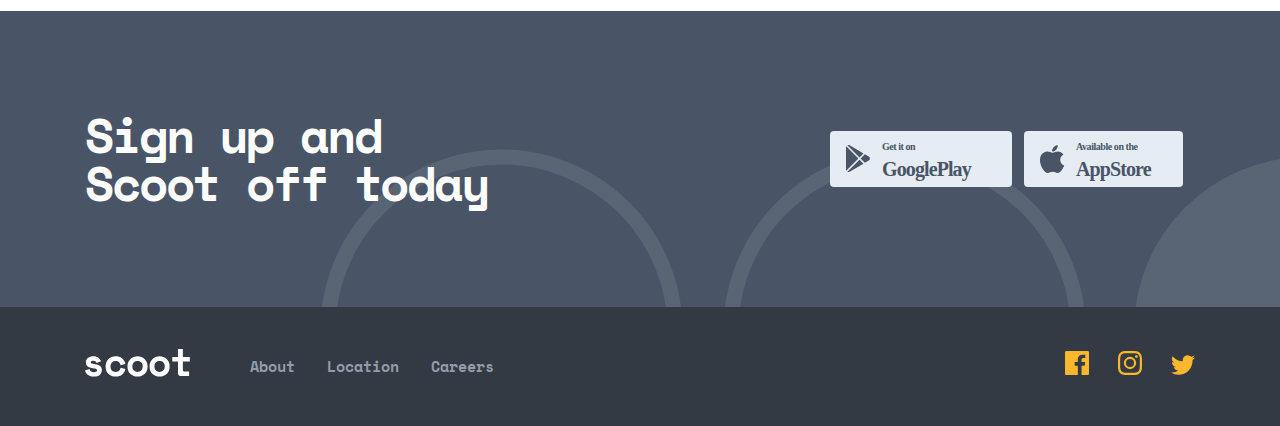
==== commit a755ed67: "Main info with res" ====
--- a/index.html
+++ b/index.html
@@ -73,6 +73,37 @@
             </div>
         </section>
 
+        <section class="main-info">
+            <div class="main-info__container main-info__container-right">
+                <div class="main-info__container-text">
+                    <h2>Easy to use
+                        riding telemetry</h2>
+                    <p>The Scoot app is available with riding telemetry. This means it can show you your average speed, how long you've been using the scooter, your traveling distance, and many more things all in an easy to use app.</p>
+                    <a class="button" href="#">Learn More</a>
+                </div>
+                <img class="desktop-image" src="assets/images/telemetry.png" alt="Telementry">
+                <img class="mobile-image" src="assets/images/telemetry-mobile.png" alt="Telementry">
+            </div>
+            <div class="main-info__container main-info__container-left">
+                <img class="desktop-image" src="assets/images/near-city.png" alt="Near City">
+                <img class="mobile-image" src="assets/images/near-you-mobile.png" alt="Near City">
+                <div class="main-info__container-text">
+                    <h2>Coming to a city near you</h2>
+                    <p>The Scoot app is available with riding telemetry. This means it can show you your average speed, how long you've been using the scooter, your traveling distance, and many more things all in an easy to use app.</p>
+                    <a class="button" href="#">Learn More</a>
+                </div>
+            </div>
+            <div class="main-info__container main-info__container-right">
+                <div class="main-info__container-text">
+                    <h2>Zero hassle payments</h2>
+                    <p>The Scoot app is available with riding telemetry. This means it can show you your average speed, how long you've been using the scooter, your traveling distance, and many more things all in an easy to use app.</p>
+                    <a class="button" href="#">Learn More</a>
+                </div>
+                <img class="desktop-image" src="assets/images/payments.png" alt="Payments">
+                <img class="mobile-image" src="assets/images/payments-mobile.png" alt="Payments">
+            </div>
+        </section>
+
         
     </main>
 
--- a/css/styles.css
+++ b/css/styles.css
@@ -290,8 +290,40 @@
 }
 
 /* MAIN INFO  */
-
-
+.main-info{
+  max-width: 1350px;
+  margin-left: auto;
+  margin-right: auto;
+  padding-top: 60px;
+  padding-bottom: 60px;
+}
+.main-info__container{
+  max-width: 1230px;
+  display: flex;
+  justify-content: space-between;
+  align-items: center;
+  margin-bottom: 160px;
+}
+.main-info__container-right{
+  margin-left:auto;
+}
+.main-info__container-left{
+  margin-right:auto;
+}
+.main-info__container-text{
+  max-width: 445px;
+}
+.main-info__container-text h2{
+  margin-top: 0;
+  margin-bottom: 25px;
+}
+.main-info__container-text p{
+  margin-top: 0;
+  margin-bottom: 40px;
+}
+  .mobile-image{
+    display: none;
+  }
 /*=====================================================================================================
                                         FOOTER
 =====================================================================================================*/
@@ -362,13 +394,196 @@
   color: #fff;
   margin: 0;
 }
+
+/* OUR VALUES  */
+.our-values{
+  padding-top: 60px;
+  padding-bottom: 60px;
+}
+.our-values h2{
+  margin-top: 0;
+  margin-bottom: 50px;
+  text-align: center;
+}
+.value-container{
+  display: flex;
+}
+.value-img{
+  border-radius: 100%;
+}
+.value{
+  text-align: center;
+  max-width: 360px;
+  margin-right: 30px;
+}
+.value-text{
+  margin-top: -50px;
+}
+.value-number{
+  display: inline-block;
+  margin-top: 0;
+  margin-bottom: 32px;
+  padding: 34px;
+  border-radius: 100%;
+  background-color: #FCB72B;
+}
+.value-caption{
+  margin-top: 0;
+  margin-bottom: 27px;
+}
+.value p{
+  margin-top: 0;
+  margin-bottom: 0;
+}
+
+/* FAQs  */
+
+  .faqs h2{
+    margin-top: 0;
+    margin-bottom: 65px;
+    text-align: center;
+  }
+
+  .faqs-container{
+    display: flex;
+    justify-content: space-between;
+    margin-bottom: 65px;
+  }
+  .question-container{
+    flex-grow: 1;
+    max-width: 750px;
+  }
+  .faqs-caption{
+    margin-top: 0;
+    margin-bottom: 32px;
+    margin-right: 30px;
+  }
+  .question{
+    padding: 32px 40px;
+    background-color: #f2f5f9;
+    margin-bottom: 16px;
+  }
+
+  .question-button{
+    position: relative;
+    font-weight: bold;
+    font-size: 24px;
+    line-height: 28px;
+    margin-bottom: 25px;
+    letter-spacing: -1.07143px;
+    color: #495567;
+    outline: none;
+    border: none;
+    background-color: transparent;
+    text-align: start;
+    width: 100%;
+    display: flex;
+    justify-content: space-between;
+    align-items: center;
+    cursor: pointer;
+    z-index: 2;
+  }
+
+  .question-button::before{
+    content: "";
+    width: calc(100% + 80px);
+    height: calc(100% + 64px);
+    background:no-repeat center center;
+    position: absolute;
+    top: -32x;
+    left: -40px;
+  }
+  .question-button::after{
+    display: block;
+    content: "";
+    width: 16px;
+    height: 10px;
+    background: url("../assets/icons/chevron.svg") no-repeat center center;
+    background-size: contain;
+  }
+  .question:hover{
+    background-color: #fff4df;
+  }
+  .question-text{
+    display: none;
+    font-family: var(--lexend-deca);
+    font-style: normal;
+    font-weight: normal;
+    color: #495567;
+  }
 /*=====================================================================================================
                                         LOCATION
 =====================================================================================================*/
-
+.location-img{
+  text-align: center;
+  padding: 120px 25px;
+}
+.location-img img{
+  max-width: 100%;
+}
+
+.map-mobile{
+  display: none;
+}
+.map-mobile img{
+  margin-bottom: 40px;
+}
+.map-mobile h4{
+  margin-top: 0;
+  margin-bottom: 16px;
+  padding: 22px 100px;
+  background: rgba(252, 183, 43, 0.15);
+}
+
+.location-question{
+  padding-top: 60px;
+  padding-bottom: 60px;
+  display: flex;
+  align-items: center;
+}
+.location-question h2{
+  margin-top: 0;
+  margin-bottom: 0;
+  margin-right: 30px;
+}
+.location-question p{
+  max-width: 445px;
+  margin-top: 0;
+  margin-bottom: 0;
+  margin-right: 100px;
+}
 /*=====================================================================================================
                                         CAREERS
 =====================================================================================================*/
+
+.jobs{
+  padding-top: 60px;
+  padding-bottom: 120px;
+}
+.jobs-info{
+  display: flex;
+  justify-content: space-between;
+  align-items: center;
+  padding: 35px 40px;
+  background-color: #f2f5f9;
+  margin-bottom: 24px;
+}
+.jobs-info h4{
+  margin-top: 0;
+  margin-bottom: 8px;
+}
+.jobs-info p{
+  margin: 0;
+  font-family: var(--lexend-deca);
+  font-style: normal;
+  font-weight: normal;
+  font-size: 15px;
+  line-height: 25px;
+  color: #495567;
+}
+.jobs-info a{
+  padding: 14px 65px;
+}
 /*=====================================================================================================
                                         RESPONSIVE(TABLET)
 =====================================================================================================*/
@@ -433,25 +648,95 @@
   margin-right: 80px;
 }
 
+/* MAIN INFO  */
+
+.main-info__container{
+  flex-direction: column-reverse;
+  align-items: unset;
+}
+.main-info__container img{
+  margin-bottom: 60px;
+  width: 80%;
+}
+.main-info__container-right img{
+  margin-left: auto;
+}
+.main-info__container-left img{
+  margin-right: auto;
+}
+.main-info__container-text{
+  padding-left: 10px;
+  padding-right: 10px;
+  margin-left: auto;
+  margin-right: auto;
+  text-align: center;
+}
+.main-info__container-left{
+  flex-direction: column;
+}
+
+
+/* FOOTER  */
+.footer-scoot{
+  flex-direction: column;
+  text-align: center;
+}
+.footer-scoot h2{
+  margin-bottom: 40px;
+}
 /* ABOUT  */
   .main-header{
     background: url("../assets/images/about-hero-tablet.jpg") no-repeat;
     background-size: cover;
   }
-  /* FOOTER  */
-.footer-scoot{
-  flex-direction: column;
-  text-align: center;
-}
-.footer-scoot h2{
-  margin-bottom: 40px;
-}
+  .value-container{
+    flex-wrap: wrap;
+    justify-content: center;
+  }
+  .value{
+    margin-bottom: 40px;
+  }
+
+  .faqs-container{
+    flex-direction: column;
+    align-items: center;
+  }
+  .question-container{
+    width: 100%;
+  }
+  .faqs-caption{
+    margin-right: 0;
+  }
+
+  /* LOcation  */
+  .location-question{
+    flex-direction: column;
+    text-align: center;
+  }
+  .location-question h2{
+    margin-right: 0;
+    margin-bottom: 40px;
+  }
+  .location-question p{
+    max-width: 600px;
+    margin-right: 0;
+    margin-bottom: 40px;
+  }
 
 }
 
 
 @media only screen and (max-width:750px){
 
+  /* Global STYLES  */
+  h2{
+    font-size: 32px;
+    line-height: 32px;
+  }
+  h4{
+    font-size: 18px;
+    line-height: 24px;
+  }
   /* HEADER  */
   .site-header__container{
     position: fixed;
@@ -529,11 +814,26 @@
   letter-spacing: -1.78571px;
   }
 
+  /* MAIN INFO  */
+  
+
   /* ABOUT  */
   .main-header{
     background: url("../assets/images/about-hero-mobile.jpg") no-repeat;
     background-size: cover;
   }
+  .value{
+    margin-right: 0;
+  }
+
+  /* CAREERS  */
+  .jobs-info{
+    flex-direction: column;
+  }
+  .jobs-info__text{
+    text-align: center;
+    margin-bottom: 16px;
+  }
 }
 /*=====================================================================================================
                                         RESPONSIVE(MOBILE)
@@ -544,6 +844,9 @@
   /* MAIN HEADER  */
   .main-header::after{
     background: none;
+  }
+  .main-header h1{
+    text-align: center;
   }
 
   /* MAIN ADVANTAGE  */
@@ -592,4 +895,24 @@
   .download-scoot__link{
     margin-bottom: 15px;
   }
+
+  /* Location */
+  .map-desktop{
+    display: none;
+  }
+  .map-mobile{
+    display: block;
+  }
+
+  /* MAIN INFO   */
+  .desktop-image{
+    display: none;
+  }
+  .mobile-image{
+    display: block;
+  }
+  /* Careers */
+  .jobs-info__text .button{
+    width: 100%;
+  }
 }